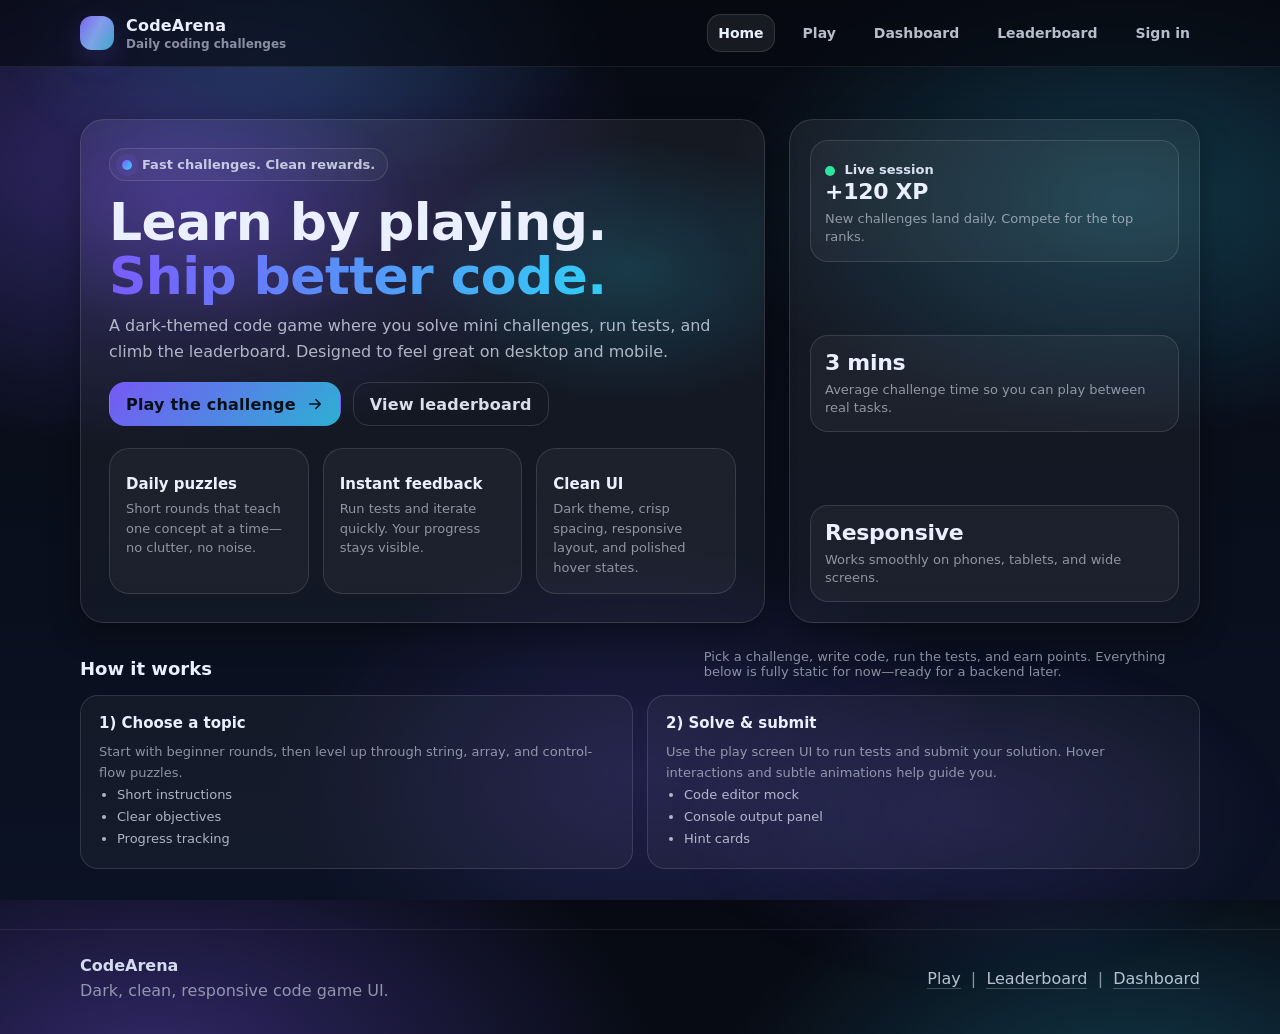
==== Assets/html/index.html @ da55fa78 "Add static CodeArena UI pages & styles Introduce a set of static frontend assets for the CodeArena U" ====
<!doctype html>
<html lang="en">
  <head>
    <meta charset="UTF-8" />
    <meta name="viewport" content="width=device-width, initial-scale=1.0" />
    <title>CodeArena - Learn by Playing</title>
    <link rel="stylesheet" href="../css/index.css" />
  </head>
  <body>
    <a class="skip-link" href="#content">Skip to content</a>

    <header class="site-header">
      <div class="container header-inner">
        <a class="nav-brand" href="index.html">
          <span class="brand-mark" aria-hidden="true"></span>
          <span>
            <span class="brand-text">CodeArena</span>
            <span class="brand-sub">Daily coding challenges</span>
          </span>
        </a>

        <div class="nav-right">
          <input class="nav-toggle" type="checkbox" id="nav-toggle" />
          <label class="nav-burger" for="nav-toggle" aria-label="Toggle navigation">
            <span aria-hidden="true"></span>
          </label>

          <nav class="nav-menu" aria-label="Primary navigation">
            <a href="index.html" aria-current="page">Home</a>
            <a href="play.html">Play</a>
            <a href="dashboard.html">Dashboard</a>
            <a href="leaderboard.html">Leaderboard</a>
            <a href="login.html">Sign in</a>
          </nav>
        </div>
      </div>
    </header>

    <main id="content" class="main">
      <div class="container">
        <section class="hero">
          <div class="panel hero-main">
            <div class="kicker reveal delay-1">
              <span class="kicker-dot" aria-hidden="true"></span>
              <span>Fast challenges. Clean rewards.</span>
            </div>

            <h1 class="hero-title reveal delay-2">
              Learn by playing. <span>Ship better code.</span>
            </h1>
            <p class="hero-sub reveal delay-3">
              A dark-themed code game where you solve mini challenges, run tests, and climb the
              leaderboard. Designed to feel great on desktop and mobile.
            </p>

            <div class="actions reveal delay-4">
              <a class="btn btn-primary" href="play.html">
                Play the challenge
                <svg viewBox="0 0 24 24" fill="none" aria-hidden="true">
                  <path d="M5 12h12" stroke="currentColor" stroke-width="2" stroke-linecap="round"/>
                  <path d="M13 6l6 6-6 6" stroke="currentColor" stroke-width="2" stroke-linecap="round" stroke-linejoin="round"/>
                </svg>
              </a>
              <a class="btn btn-ghost" href="leaderboard.html">
                View leaderboard
              </a>
            </div>

            <div class="features">
              <article class="feature reveal delay-2">
                <h3>Daily puzzles</h3>
                <p>Short rounds that teach one concept at a time—no clutter, no noise.</p>
              </article>
              <article class="feature reveal delay-3">
                <h3>Instant feedback</h3>
                <p>Run tests and iterate quickly. Your progress stays visible.</p>
              </article>
              <article class="feature reveal delay-4">
                <h3>Clean UI</h3>
                <p>Dark theme, crisp spacing, responsive layout, and polished hover states.</p>
              </article>
            </div>
          </div>

          <aside class="panel hero-side">
            <div class="side-stat reveal delay-1">
              <div class="pulse">
                <span class="live" aria-hidden="true"></span>
                <span style="color: rgba(234,240,255,.92); font-weight: 760;">Live session</span>
              </div>
              <strong>+120 XP</strong>
              <span>New challenges land daily. Compete for the top ranks.</span>
            </div>

            <div class="side-stat reveal delay-2">
              <strong>3 mins</strong>
              <span>Average challenge time so you can play between real tasks.</span>
            </div>

            <div class="side-stat reveal delay-3">
              <strong>Responsive</strong>
              <span>Works smoothly on phones, tablets, and wide screens.</span>
            </div>
          </aside>
        </section>

        <div class="section-head">
          <h2 class="reveal delay-2">How it works</h2>
          <p class="reveal delay-3">
            Pick a challenge, write code, run the tests, and earn points. Everything below is
            fully static for now—ready for a backend later.
          </p>
        </div>

        <div class="grid-2">
          <article class="card reveal delay-1">
            <h3>1) Choose a topic</h3>
            <p class="muted" style="margin:0; line-height:1.6; font-size:13px;">
              Start with beginner rounds, then level up through string, array, and control-flow
              puzzles.
            </p>
            <ul class="list">
              <li>Short instructions</li>
              <li>Clear objectives</li>
              <li>Progress tracking</li>
            </ul>
          </article>
          <article class="card reveal delay-2">
            <h3>2) Solve & submit</h3>
            <p class="muted" style="margin:0; line-height:1.6; font-size:13px;">
              Use the play screen UI to run tests and submit your solution. Hover interactions and
              subtle animations help guide you.
            </p>
            <ul class="list">
              <li>Code editor mock</li>
              <li>Console output panel</li>
              <li>Hint cards</li>
            </ul>
          </article>
        </div>
      </div>
    </main>

    <footer>
      <div class="container footer-inner">
        <div>
          <strong style="color: rgba(234,240,255,.9);">CodeArena</strong>
          <div style="margin-top:6px;">Dark, clean, responsive code game UI.</div>
        </div>
        <div>
          <a href="play.html">Play</a> &nbsp;|&nbsp; <a href="leaderboard.html">Leaderboard</a> &nbsp;|&nbsp;
          <a href="dashboard.html">Dashboard</a>
        </div>
      </div>
    </footer>
  </body>
</html>
---- Assets/css/index.css ----
:root{
  --bg0:#070A12;
  --bg1:#0B1223;
  --panel:rgba(255,255,255,.06);
  --panel2:rgba(255,255,255,.085);
  --border:rgba(255,255,255,.14);
  --border2:rgba(255,255,255,.22);
  --text:#EAF0FF;
  --muted:rgba(234,240,255,.72);
  --muted2:rgba(234,240,255,.56);

  --brand:#7C5CFF;
  --brand2:#33D6FF;
  --good:#2EE59D;
  --warn:#FFB020;
  --bad:#FF4D6D;

  --shadow: 0 18px 60px rgba(0,0,0,.38);
  --shadow2: 0 10px 30px rgba(0,0,0,.35);

  --radius-xl:24px;
  --radius-lg:18px;
  --radius-md:14px;
  --radius-sm:12px;

  --container:1120px;
}

*{ box-sizing:border-box; }
html,body{ height:100%; }
body{
  margin:0;
  color:var(--text);
  font-family: ui-sans-serif, system-ui, -apple-system, Segoe UI, Roboto, Arial, "Noto Sans", "Liberation Sans", sans-serif;
  background:
    radial-gradient(900px 520px at 12% 18%, rgba(124,92,255,.35), transparent 55%),
    radial-gradient(780px 460px at 88% 22%, rgba(51,214,255,.22), transparent 52%),
    radial-gradient(600px 380px at 50% 86%, rgba(124,92,255,.18), transparent 60%),
    linear-gradient(180deg, var(--bg0), var(--bg1));
  overflow-x:hidden;
}

body::before{
  content:"";
  position:fixed;
  inset:-200px;
  background:
    radial-gradient(520px 280px at 30% 18%, rgba(51,214,255,.18), transparent 60%),
    radial-gradient(520px 280px at 70% 78%, rgba(124,92,255,.18), transparent 60%);
  filter: blur(18px);
  opacity:.9;
  pointer-events:none;
  z-index:-1;
  animation: glowDrift 14s ease-in-out infinite;
}

@keyframes glowDrift{
  0%,100%{ transform: translate3d(0,0,0) scale(1); }
  50%{ transform: translate3d(0,-14px,0) scale(1.02); }
}

img{ max-width:100%; height:auto; }

.skip-link{
  position:absolute;
  left:12px;
  top:12px;
  padding:10px 12px;
  border-radius:12px;
  background:rgba(0,0,0,.65);
  border:1px solid var(--border);
  color:var(--text);
  transform: translateY(-160%);
  transition: transform .2s ease;
  z-index:999;
}
.skip-link:focus{ transform: translateY(0); }

:focus-visible{
  outline: 2px solid rgba(51,214,255,.9);
  outline-offset: 2px;
}

.container{
  width: min(var(--container), calc(100% - 48px));
  margin-inline:auto;
}

.main{
  padding: 34px 0 60px;
}

.site-header{
  position: sticky;
  top: 0;
  z-index: 50;
  background: rgba(7,10,18,.65);
  backdrop-filter: blur(14px);
  border-bottom: 1px solid rgba(255,255,255,.08);
}
.header-inner{
  display:flex;
  align-items:center;
  justify-content:space-between;
  gap:14px;
  padding: 14px 0;
}

.nav-brand{
  display:flex;
  align-items:center;
  gap:12px;
  text-decoration:none;
  color:var(--text);
  user-select:none;
}
.brand-mark{
  width:34px;
  height:34px;
  border-radius:12px;
  background: linear-gradient(135deg, rgba(124,92,255,.95), rgba(51,214,255,.75));
  box-shadow: 0 10px 28px rgba(124,92,255,.22);
  position:relative;
  overflow:hidden;
}
.brand-mark::after{
  content:"";
  position:absolute;
  inset:-40%;
  background: linear-gradient(90deg, transparent, rgba(255,255,255,.28), transparent);
  transform: rotate(25deg);
  animation: sheen 3.8s ease-in-out infinite;
}
@keyframes sheen{
  0%,55%{ transform: translateX(-40%) rotate(25deg); opacity:.2; }
  75%{ opacity:.9; }
  100%{ transform: translateX(40%) rotate(25deg); opacity:.25; }
}
.brand-text{
  font-weight: 780;
  letter-spacing: .2px;
}
.brand-sub{
  display:block;
  font-size: 12px;
  margin-top: 2px;
  color: var(--muted2);
  font-weight: 600;
}

.nav-right{
  display:flex;
  align-items:center;
  gap:12px;
}

.nav-toggle{
  position:absolute;
  width:1px;
  height:1px;
  padding:0;
  margin:-1px;
  overflow:hidden;
  clip: rect(0,0,0,0);
  white-space:nowrap;
  border:0;
}

.nav-burger{
  display:none;
  align-items:center;
  justify-content:center;
  width:44px;
  height:44px;
  border-radius:14px;
  border:1px solid rgba(255,255,255,.14);
  background: rgba(255,255,255,.04);
  cursor:pointer;
  transition: transform .12s ease, background .2s ease, border-color .2s ease;
}
.nav-burger:active{ transform: scale(.98); }

.nav-burger span{
  display:block;
  width:18px;
  height:2px;
  background: rgba(234,240,255,.86);
  border-radius: 99px;
  position:relative;
}
.nav-burger span::before,
.nav-burger span::after{
  content:"";
  position:absolute;
  left:0;
  right:0;
  height:2px;
  background: rgba(234,240,255,.86);
  border-radius: 99px;
  transition: transform .2s ease, opacity .2s ease, top .2s ease;
}
.nav-burger span::before{ top:-6px; }
.nav-burger span::after{ top:6px; }

.nav-menu{
  display:flex;
  align-items:center;
  gap: 18px;
}

.nav-menu a{
  text-decoration:none;
  color: rgba(234,240,255,.78);
  font-weight: 650;
  font-size: 14px;
  padding: 10px 10px;
  border-radius: 14px;
  position:relative;
  transition: color .18s ease, background .18s ease, transform .15s ease;
}

.nav-menu a::after{
  content:"";
  position:absolute;
  left:12px;
  right:12px;
  bottom:7px;
  height:2px;
  border-radius: 99px;
  background: linear-gradient(90deg, rgba(124,92,255,.95), rgba(51,214,255,.9));
  transform: scaleX(0);
  transform-origin: left;
  transition: transform .2s ease;
}

.nav-menu a:hover{
  color: rgba(234,240,255,.95);
  background: rgba(255,255,255,.05);
  transform: translateY(-1px);
}
.nav-menu a:hover::after{ transform: scaleX(1); }

.nav-menu a[aria-current="page"]{
  color: rgba(234,240,255,1);
  background: rgba(255,255,255,.07);
  border: 1px solid rgba(255,255,255,.12);
}

@media (max-width: 860px){
  .nav-burger{ display:flex; }
  .nav-menu{
    position:absolute;
    right: 24px;
    top: 66px;
    width: min(320px, calc(100vw - 48px));
    padding: 12px;
    border-radius: 18px;
    border: 1px solid rgba(255,255,255,.12);
    background: rgba(10,16,33,.92);
    box-shadow: var(--shadow2);
    flex-direction:column;
    gap:6px;
    transform-origin: top right;
    transform: scale(.98) translateY(-10px);
    opacity:0;
    pointer-events:none;
    transition: opacity .18s ease, transform .18s ease;
  }
  .nav-menu a{
    width:100%;
    padding: 12px 12px;
    border-radius: 14px;
  }
  .nav-toggle:checked ~ .nav-burger + .nav-menu{
    opacity:1;
    pointer-events:auto;
    transform: scale(1) translateY(0);
  }
}

.hero{
  display:grid;
  grid-template-columns: 1.25fr .75fr;
  gap: 24px;
  align-items: stretch;
  margin-top: 18px;
}

.panel{
  border: 1px solid rgba(255,255,255,.12);
  background: linear-gradient(180deg, rgba(255,255,255,.06), rgba(255,255,255,.035));
  border-radius: var(--radius-xl);
  box-shadow: var(--shadow2);
}

.hero-main{
  padding: 28px;
  overflow:hidden;
  position:relative;
}

.hero-main::before{
  content:"";
  position:absolute;
  inset:-2px;
  background:
    radial-gradient(380px 220px at 18% 18%, rgba(124,92,255,.28), transparent 58%),
    radial-gradient(360px 220px at 80% 30%, rgba(51,214,255,.20), transparent 62%);
  opacity:.9;
  pointer-events:none;
}

.hero-main > *{ position:relative; z-index:1; }

.kicker{
  display:inline-flex;
  align-items:center;
  gap:10px;
  padding: 8px 12px;
  border-radius: 999px;
  border: 1px solid rgba(255,255,255,.12);
  background: rgba(255,255,255,.04);
  color: rgba(234,240,255,.78);
  font-weight: 650;
  font-size: 13px;
}

.kicker-dot{
  width:10px;
  height:10px;
  border-radius:50%;
  background: linear-gradient(135deg, var(--brand), var(--brand2));
  box-shadow: 0 0 0 6px rgba(124,92,255,.12);
}

.hero-title{
  margin: 14px 0 10px;
  font-size: clamp(32px, 4.3vw, 52px);
  line-height: 1.04;
  letter-spacing:-.6px;
}

.hero-title span{
  background: linear-gradient(90deg, rgba(124,92,255,.98), rgba(51,214,255,.95));
  -webkit-background-clip:text;
  background-clip:text;
  color:transparent;
}

.hero-sub{
  color: var(--muted);
  font-size: 16px;
  line-height: 1.6;
  margin: 0 0 18px;
  max-width: 62ch;
}

.actions{
  display:flex;
  flex-wrap:wrap;
  gap: 12px;
  align-items:center;
  margin-top: 12px;
}

.btn{
  display:inline-flex;
  align-items:center;
  justify-content:center;
  gap:10px;
  height: 44px;
  padding: 0 16px;
  border-radius: 16px;
  border:1px solid rgba(255,255,255,.14);
  background: rgba(255,255,255,.05);
  color: rgba(234,240,255,.92);
  text-decoration:none;
  font-weight: 720;
  letter-spacing:.2px;
  transition: transform .15s ease, background .2s ease, border-color .2s ease, box-shadow .2s ease;
}
.btn:hover{
  transform: translateY(-1px);
  background: rgba(255,255,255,.075);
  border-color: rgba(255,255,255,.22);
  box-shadow: 0 10px 24px rgba(0,0,0,.25);
}
.btn:active{ transform: translateY(0); }

.btn-primary{
  background: linear-gradient(135deg, rgba(124,92,255,.95), rgba(51,214,255,.8));
  border-color: transparent;
  color: #071018;
}
.btn-primary:hover{
  background: linear-gradient(135deg, rgba(124,92,255,1), rgba(51,214,255,.92));
  box-shadow: 0 18px 44px rgba(124,92,255,.22);
}

.btn-ghost{
  background: transparent;
}

.btn svg{ width:18px; height:18px; }

.hero-side{
  padding: 20px;
  display:flex;
  flex-direction:column;
  justify-content:space-between;
  gap: 14px;
}

.side-stat{
  padding: 14px;
  border-radius: 18px;
  border:1px solid rgba(255,255,255,.12);
  background: rgba(255,255,255,.04);
}

.side-stat strong{
  display:block;
  font-size: 22px;
  letter-spacing:-.3px;
}
.side-stat span{
  display:block;
  color: var(--muted2);
  margin-top: 6px;
  font-size: 13px;
  line-height:1.4;
}

.pulse{
  display:inline-flex;
  align-items:center;
  gap:10px;
}
.pulse .live{
  width:10px;
  height:10px;
  border-radius:50%;
  background: var(--good);
  box-shadow: 0 0 0 0 rgba(46,229,157,.35);
  animation: livePulse 2.2s ease-in-out infinite;
}
@keyframes livePulse{
  0%{ box-shadow: 0 0 0 0 rgba(46,229,157,.35); }
  60%{ box-shadow: 0 0 0 14px rgba(46,229,157,0); }
  100%{ box-shadow: 0 0 0 0 rgba(46,229,157,0); }
}

.features{
  margin-top: 22px;
  display:grid;
  grid-template-columns: repeat(3, 1fr);
  gap: 14px;
}
.feature{
  padding: 16px;
  border-radius: 20px;
  border:1px solid rgba(255,255,255,.12);
  background: rgba(255,255,255,.04);
  transition: transform .16s ease, border-color .2s ease, background .2s ease;
}
.feature:hover{
  transform: translateY(-2px);
  border-color: rgba(255,255,255,.2);
  background: rgba(255,255,255,.06);
}
.feature h3{
  margin: 10px 0 6px;
  font-size: 15px;
}
.feature p{
  margin: 0;
  color: var(--muted2);
  line-height: 1.5;
  font-size: 13px;
}

.section-head{
  display:flex;
  align-items:flex-end;
  justify-content:space-between;
  gap: 14px;
  margin-top: 26px;
}
.section-head h2{
  margin:0;
  font-size: 18px;
}
.section-head p{
  margin:0;
  color: var(--muted2);
  max-width: 60ch;
  font-size: 13px;
}

.grid-2{
  margin-top: 16px;
  display:grid;
  grid-template-columns: 1fr 1fr;
  gap: 14px;
}

.card{
  padding: 18px;
  border-radius: var(--radius-lg);
  border:1px solid rgba(255,255,255,.12);
  background: rgba(255,255,255,.04);
  transition: transform .16s ease, border-color .2s ease, background .2s ease;
}
.card:hover{
  transform: translateY(-2px);
  border-color: rgba(255,255,255,.2);
  background: rgba(255,255,255,.055);
}

.card h3{ margin: 0 0 10px; font-size: 15px; }
.muted{ color: var(--muted2); }

.list{
  margin: 0;
  padding-left: 18px;
  color: var(--muted);
  line-height: 1.7;
  font-size: 13px;
}

.reveal{
  opacity: 0;
  transform: translateY(12px);
  animation: fadeUp .7s cubic-bezier(.2,.8,.2,1) both;
}
.reveal.delay-1{ animation-delay: .08s; }
.reveal.delay-2{ animation-delay: .16s; }
.reveal.delay-3{ animation-delay: .24s; }
.reveal.delay-4{ animation-delay: .32s; }

@keyframes fadeUp{
  from{ opacity:0; transform: translateY(14px); }
  to{ opacity:1; transform: translateY(0); }
}

footer{
  padding: 26px 0 34px;
  border-top: 1px solid rgba(255,255,255,.08);
  color: var(--muted2);
}

footer .footer-inner{
  display:flex;
  flex-wrap:wrap;
  justify-content:space-between;
  gap: 10px;
  align-items:center;
}

footer a{
  color: rgba(234,240,255,.78);
  text-decoration:none;
  border-bottom: 1px solid rgba(234,240,255,.24);
}
footer a:hover{
  color: rgba(234,240,255,.95);
  border-bottom-color: rgba(51,214,255,.7);
}

@media (max-width: 980px){
  .hero{ grid-template-columns: 1fr; }
  .hero-side{ padding: 18px; }
  .features{ grid-template-columns: 1fr; }
  .grid-2{ grid-template-columns: 1fr; }
}

@media (prefers-reduced-motion: reduce){
  body::before{ animation: none; }
  .reveal{ animation: none; opacity:1; transform:none; }
  .brand-mark::after{ animation:none; }
  .pulse .live{ animation:none; }
  .nav-menu, .nav-burger, .btn, .card, .feature{ transition:none; }
}
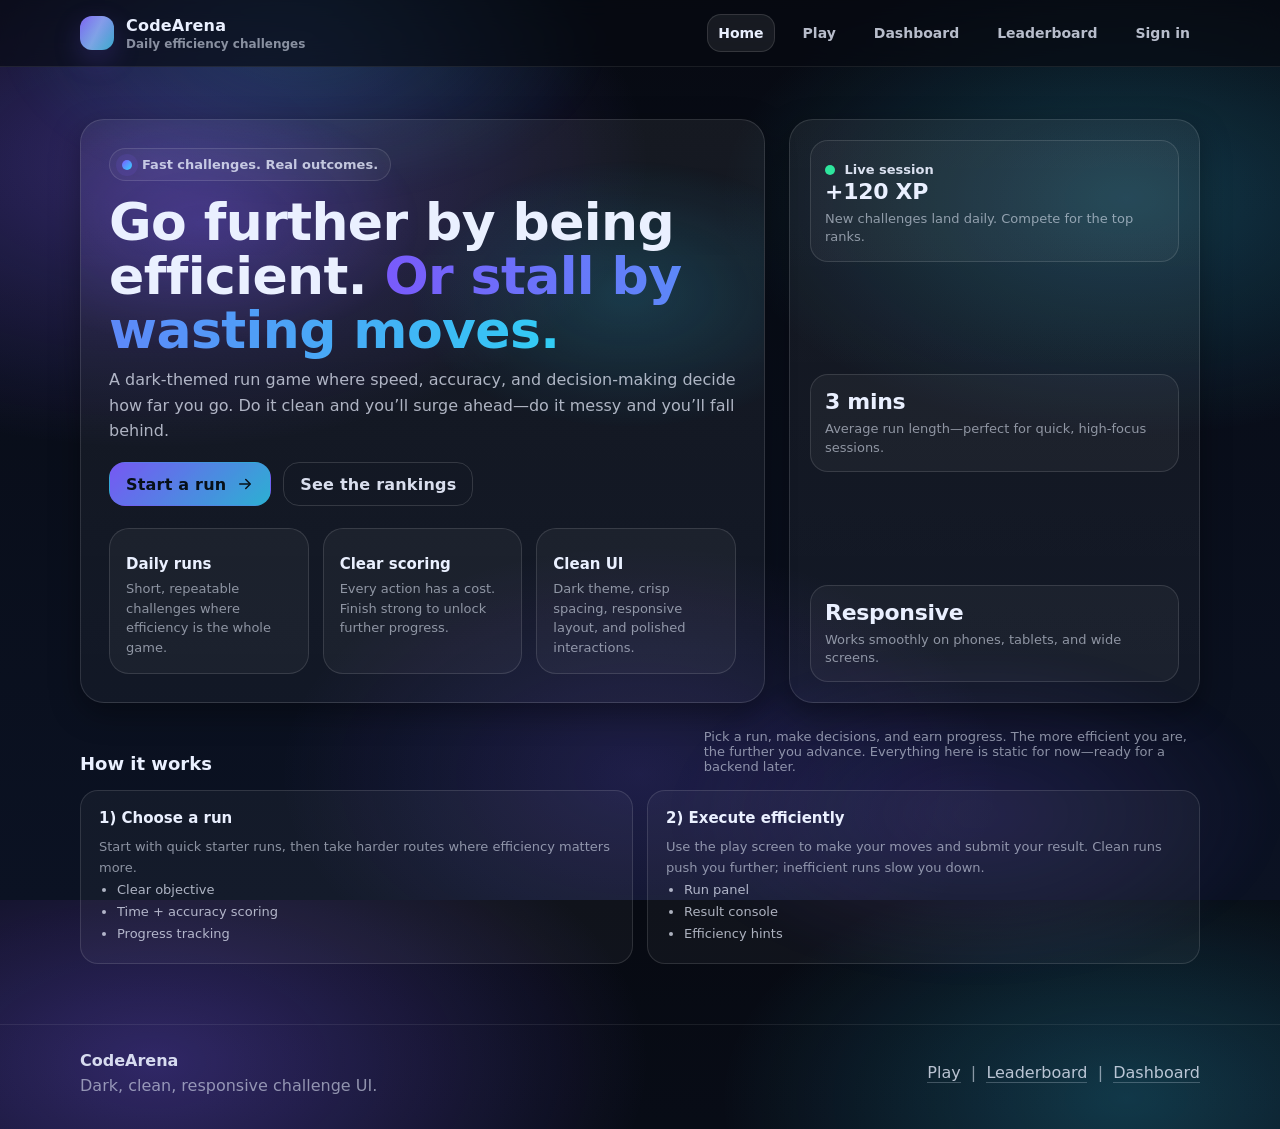
==== commit 995a64bd: "Add dashboard API, attempts table, and UI Introduce a dashboard feature and pivot site copy toward “" ====
--- a/Assets/html/index.html
+++ b/Assets/html/index.html
@@ -3,7 +3,7 @@
   <head>
     <meta charset="UTF-8" />
     <meta name="viewport" content="width=device-width, initial-scale=1.0" />
-    <title>CodeArena - Learn by Playing</title>
+    <title>CodeArena - Efficiency Challenges</title>
     <link rel="stylesheet" href="../css/index.css" />
   </head>
   <body>
@@ -15,7 +15,7 @@
           <span class="brand-mark" aria-hidden="true"></span>
           <span>
             <span class="brand-text">CodeArena</span>
-            <span class="brand-sub">Daily coding challenges</span>
+            <span class="brand-sub">Daily efficiency challenges</span>
           </span>
         </a>
 
@@ -42,42 +42,42 @@
           <div class="panel hero-main">
             <div class="kicker reveal delay-1">
               <span class="kicker-dot" aria-hidden="true"></span>
-              <span>Fast challenges. Clean rewards.</span>
+              <span>Fast challenges. Real outcomes.</span>
             </div>
 
             <h1 class="hero-title reveal delay-2">
-              Learn by playing. <span>Ship better code.</span>
+              Go further by being efficient. <span>Or stall by wasting moves.</span>
             </h1>
             <p class="hero-sub reveal delay-3">
-              A dark-themed code game where you solve mini challenges, run tests, and climb the
-              leaderboard. Designed to feel great on desktop and mobile.
+              A dark-themed run game where speed, accuracy, and decision-making decide how far you
+              go. Do it clean and you’ll surge ahead—do it messy and you’ll fall behind.
             </p>
 
             <div class="actions reveal delay-4">
               <a class="btn btn-primary" href="play.html">
-                Play the challenge
+                Start a run
                 <svg viewBox="0 0 24 24" fill="none" aria-hidden="true">
                   <path d="M5 12h12" stroke="currentColor" stroke-width="2" stroke-linecap="round"/>
                   <path d="M13 6l6 6-6 6" stroke="currentColor" stroke-width="2" stroke-linecap="round" stroke-linejoin="round"/>
                 </svg>
               </a>
               <a class="btn btn-ghost" href="leaderboard.html">
-                View leaderboard
+                See the rankings
               </a>
             </div>
 
             <div class="features">
               <article class="feature reveal delay-2">
-                <h3>Daily puzzles</h3>
-                <p>Short rounds that teach one concept at a time—no clutter, no noise.</p>
+                <h3>Daily runs</h3>
+                <p>Short, repeatable challenges where efficiency is the whole game.</p>
               </article>
               <article class="feature reveal delay-3">
-                <h3>Instant feedback</h3>
-                <p>Run tests and iterate quickly. Your progress stays visible.</p>
+                <h3>Clear scoring</h3>
+                <p>Every action has a cost. Finish strong to unlock further progress.</p>
               </article>
               <article class="feature reveal delay-4">
                 <h3>Clean UI</h3>
-                <p>Dark theme, crisp spacing, responsive layout, and polished hover states.</p>
+                <p>Dark theme, crisp spacing, responsive layout, and polished interactions.</p>
               </article>
             </div>
           </div>
@@ -94,7 +94,7 @@
 
             <div class="side-stat reveal delay-2">
               <strong>3 mins</strong>
-              <span>Average challenge time so you can play between real tasks.</span>
+              <span>Average run length—perfect for quick, high-focus sessions.</span>
             </div>
 
             <div class="side-stat reveal delay-3">
@@ -107,34 +107,33 @@
         <div class="section-head">
           <h2 class="reveal delay-2">How it works</h2>
           <p class="reveal delay-3">
-            Pick a challenge, write code, run the tests, and earn points. Everything below is
-            fully static for now—ready for a backend later.
+            Pick a run, make decisions, and earn progress. The more efficient you are, the further you
+            advance. Everything here is static for now—ready for a backend later.
           </p>
         </div>
 
         <div class="grid-2">
           <article class="card reveal delay-1">
-            <h3>1) Choose a topic</h3>
+            <h3>1) Choose a run</h3>
             <p class="muted" style="margin:0; line-height:1.6; font-size:13px;">
-              Start with beginner rounds, then level up through string, array, and control-flow
-              puzzles.
+              Start with quick starter runs, then take harder routes where efficiency matters more.
             </p>
             <ul class="list">
-              <li>Short instructions</li>
-              <li>Clear objectives</li>
+              <li>Clear objective</li>
+              <li>Time + accuracy scoring</li>
               <li>Progress tracking</li>
             </ul>
           </article>
           <article class="card reveal delay-2">
-            <h3>2) Solve & submit</h3>
+            <h3>2) Execute efficiently</h3>
             <p class="muted" style="margin:0; line-height:1.6; font-size:13px;">
-              Use the play screen UI to run tests and submit your solution. Hover interactions and
-              subtle animations help guide you.
+              Use the play screen to make your moves and submit your result. Clean runs push you
+              further; inefficient runs slow you down.
             </p>
             <ul class="list">
-              <li>Code editor mock</li>
-              <li>Console output panel</li>
-              <li>Hint cards</li>
+              <li>Run panel</li>
+              <li>Result console</li>
+              <li>Efficiency hints</li>
             </ul>
           </article>
         </div>
@@ -145,7 +144,7 @@
       <div class="container footer-inner">
         <div>
           <strong style="color: rgba(234,240,255,.9);">CodeArena</strong>
-          <div style="margin-top:6px;">Dark, clean, responsive code game UI.</div>
+          <div style="margin-top:6px;">Dark, clean, responsive challenge UI.</div>
         </div>
         <div>
           <a href="play.html">Play</a> &nbsp;|&nbsp; <a href="leaderboard.html">Leaderboard</a> &nbsp;|&nbsp;
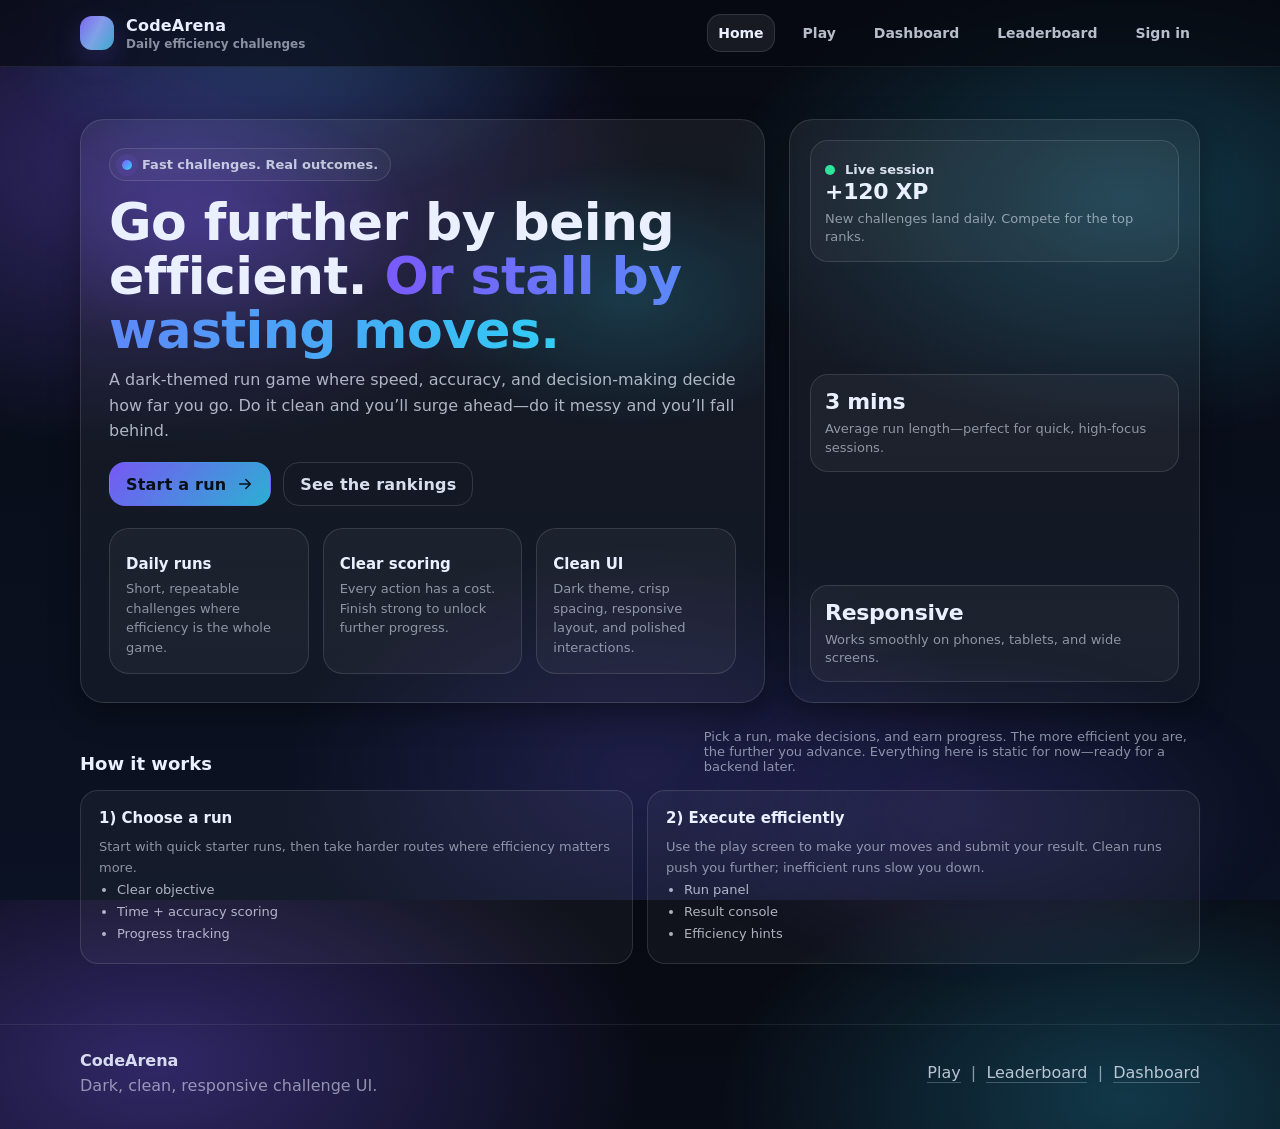
==== commit ac2563c9: "Se deconnecter" ====
--- a/Assets/html/index.html
+++ b/Assets/html/index.html
@@ -30,7 +30,7 @@
             <a href="play.html">Play</a>
             <a href="dashboard.html">Dashboard</a>
             <a href="leaderboard.html">Leaderboard</a>
-            <a href="login.html">Sign in</a>
+            <a href="login.html" data-auth-link>Sign in</a>
           </nav>
         </div>
       </div>
@@ -152,6 +152,7 @@
         </div>
       </div>
     </footer>
+    <script src="../js/account-nav.js"></script>
   </body>
 </html>
 
--- a/Assets/css/index.css
+++ b/Assets/css/index.css
@@ -244,6 +244,55 @@
   color: rgba(234,240,255,1);
   background: rgba(255,255,255,.07);
   border: 1px solid rgba(255,255,255,.12);
+}
+
+.nav-menu a.auth-nav-link{
+  display:flex;
+  flex-direction:column;
+  align-items:flex-start;
+  gap: 2px;
+}
+
+.auth-nav-title{
+  font-weight: 740;
+}
+
+.auth-nav-meta{
+  font-size: 11px;
+  color: var(--muted2);
+  max-width: 25ch;
+  overflow:hidden;
+  text-overflow:ellipsis;
+  white-space:nowrap;
+}
+
+.nav-menu a.auth-nav-link:hover .auth-nav-meta{
+  color: rgba(234,240,255,.78);
+}
+
+.nav-menu .auth-logout-btn{
+  height: 38px;
+  padding: 0 12px;
+  border-radius: 12px;
+  border: 1px solid rgba(255,77,109,.38);
+  background: rgba(255,77,109,.14);
+  color: #ffd0d8;
+  font-weight: 700;
+  font-size: 13px;
+  cursor: pointer;
+  transition: transform .15s ease, background .2s ease, border-color .2s ease;
+}
+
+.nav-menu .auth-logout-btn:hover{
+  transform: translateY(-1px);
+  background: rgba(255,77,109,.2);
+  border-color: rgba(255,77,109,.55);
+}
+
+.nav-menu .auth-logout-btn:disabled{
+  opacity: .75;
+  cursor: not-allowed;
+  transform: none;
 }
 
 @media (max-width: 860px){
@@ -271,6 +320,13 @@
     padding: 12px 12px;
     border-radius: 14px;
   }
+  .nav-menu .auth-logout-btn{
+    width:100%;
+    height: 42px;
+    text-align:left;
+    border-radius: 14px;
+    padding: 0 12px;
+  }
   .nav-toggle:checked ~ .nav-burger + .nav-menu{
     opacity:1;
     pointer-events:auto;
